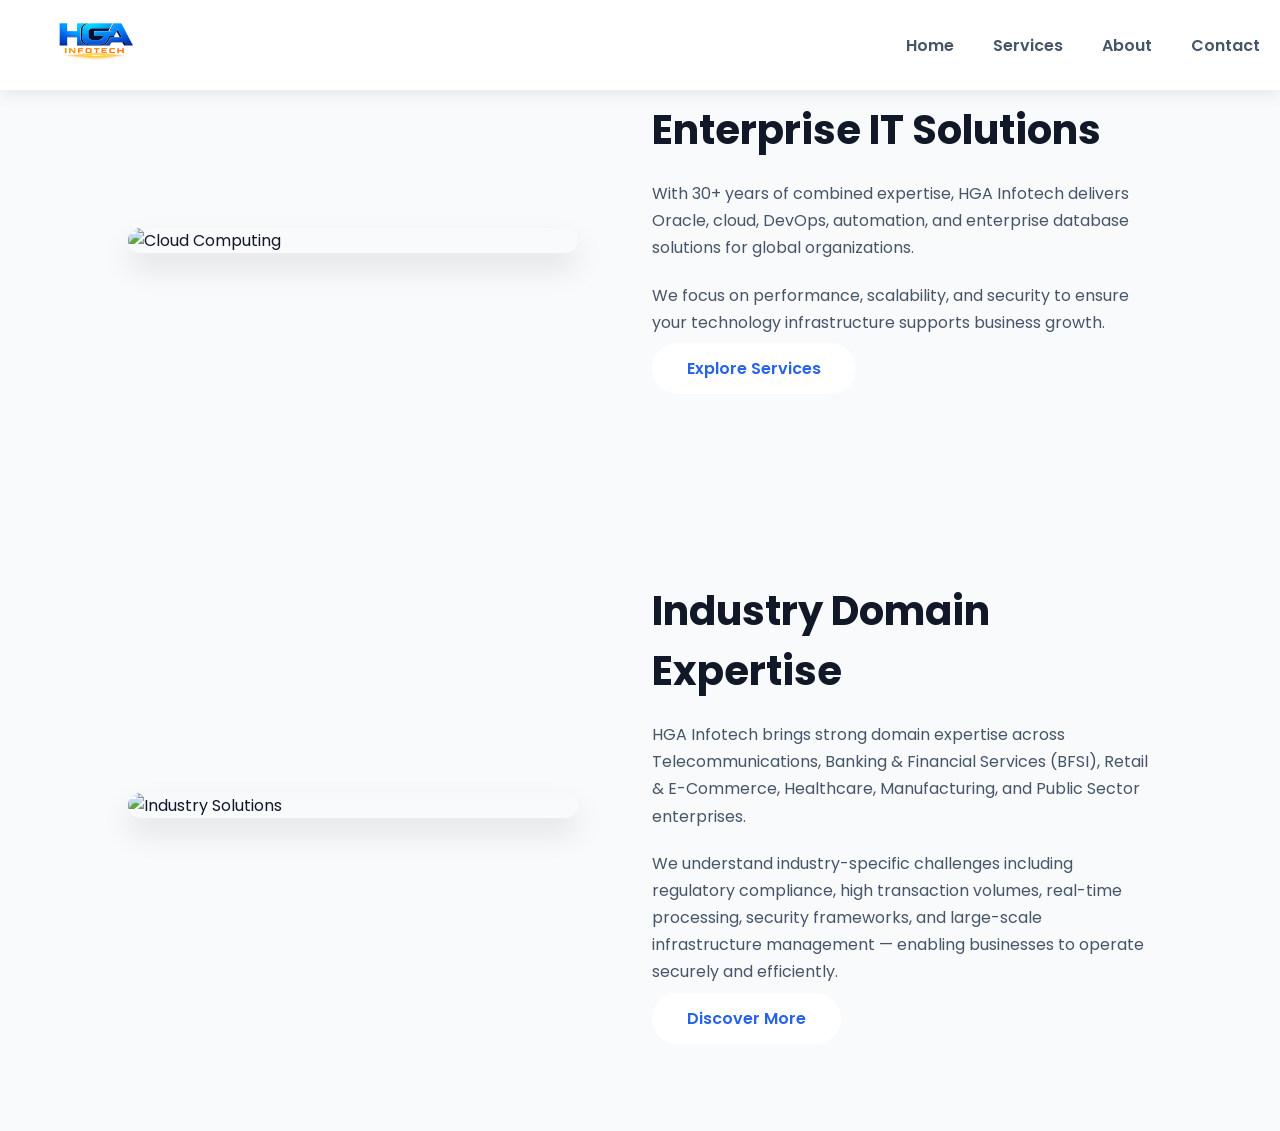
==== about.html @ c2582e8c "WEBSITE ADDED PAGES" ====
<!DOCTYPE html>
<html lang="en">
<head>
<meta charset="UTF-8">
<meta name="viewport" content="width=device-width, initial-scale=1.0">
<title>HGA Infotech | Digital Transformation</title>

<link href="https://fonts.googleapis.com/css2?family=Playfair+Display:wght@500;700&family=Poppins:wght@300;400;600&display=swap" rel="stylesheet">

<style>
*{
margin:0;
padding:0;
box-sizing:border-box;
}

body{
font-family:'Poppins', sans-serif;
background:#f8fafc;
color:#111827;
}

/* ===== HEADER ===== */
header{
position:fixed;
top:0;
width:100%;
height:90px;
padding:0 20px;
display:flex;
justify-content:space-between;
align-items:center;
background:white;
box-shadow:0 4px 15px rgba(0,0,0,0.08);
z-index:1000;
}

/* LOGO */
.logo img{
height:150px; /* Match Services page */
width:auto;
display:block;
}

/* NAVIGATION */
nav a{
color:#475569;
text-decoration:none;
margin-left:35px;
font-size:16px;
font-weight:600;
transition:0.3s;
}

nav a:hover{
color:#2563eb;
}


.btn{
padding:14px 35px;
background:white;
color:#2563eb;
text-decoration:none;
font-weight:600;
border-radius:30px;
transition:0.3s;
}

.btn:hover{
background:#e2e8f0;
}

.hero img{
width:450px;
border-radius:20px;
box-shadow:0 20px 40px rgba(0,0,0,0.2);
}

/* ===== PREVIEW SECTIONS ===== */
.preview{
padding:100px 10%;
display:flex;
align-items:center;
justify-content:space-between;
gap:60px;
flex-wrap:wrap;
}

.preview img{
width:450px;
border-radius:20px;
box-shadow:0 15px 30px rgba(0,0,0,0.1);
}

.preview-text{
max-width:500px;
}

.preview-text h2{
font-size:40px;
margin-bottom:20px;
color:#111827;
}

.preview-text p{
color:#475569;
line-height:1.7;
margin-bottom:20px;
}



/* ===== FOOTER ===== */
footer{
text-align:center;
padding:30px;
background:#0f172a;
font-size:14px;
color:#94a3b8;
}

footer a{
color:#60a5fa;
text-decoration:none;
}

/* ===== MOBILE ===== */
@media(max-width:900px){

header{
flex-direction:column;
padding:20px;
}

.logo img{
height:120px;
}

nav{
margin-top:15px;
}

.hero{
padding:350px 5% 80px 5%;
flex-direction:column;
text-align:center;
}

.hero img{
width:90%;
margin-top:40px;
}

.hero-text h1{
font-size:36px;
}
}
</style>
</head>

<body>

<header>
<div class="logo">
<img src="logo.png" alt="HGA Logo">
</div>

<nav>
<a href="index.html">Home</a>
<a href="services.html">Services</a>
<a href="about.html">About</a>
<a href="#contact">Contact</a>
</nav>
</header>



<!-- Enterprise IT Solutions Section -->
<section class="preview">
<img src="https://images.unsplash.com/photo-1451187580459-43490279c0fa" alt="Cloud Computing">
<div class="preview-text">
<h2>Enterprise IT Solutions</h2>
<p>
With 30+ years of combined expertise, HGA Infotech delivers Oracle,
cloud, DevOps, automation, and enterprise database solutions for
global organizations.
</p>

<p>
We focus on performance, scalability, and security to ensure your
technology infrastructure supports business growth.
</p>

<a href="services.html" class="btn">Explore Services</a>
</div>
</section>

<!-- Industry Domain Expertise Section -->
<section class="preview">
<img src="https://images.unsplash.com/photo-1460925895917-afdab827c52f" alt="Industry Solutions">
<div class="preview-text">
<h2>Industry Domain Expertise</h2>
<p>
HGA Infotech brings strong domain expertise across Telecommunications,
Banking & Financial Services (BFSI), Retail & E-Commerce, Healthcare,
Manufacturing, and Public Sector enterprises.
</p>

<p>
We understand industry-specific challenges including regulatory compliance,
high transaction volumes, real-time processing, security frameworks, and
large-scale infrastructure management — enabling businesses to operate
securely and efficiently.
</p>

<a href="services.html" class="btn">Discover More</a>
</div>
</section>

</a>
</p>
</section>

</body>
</html>
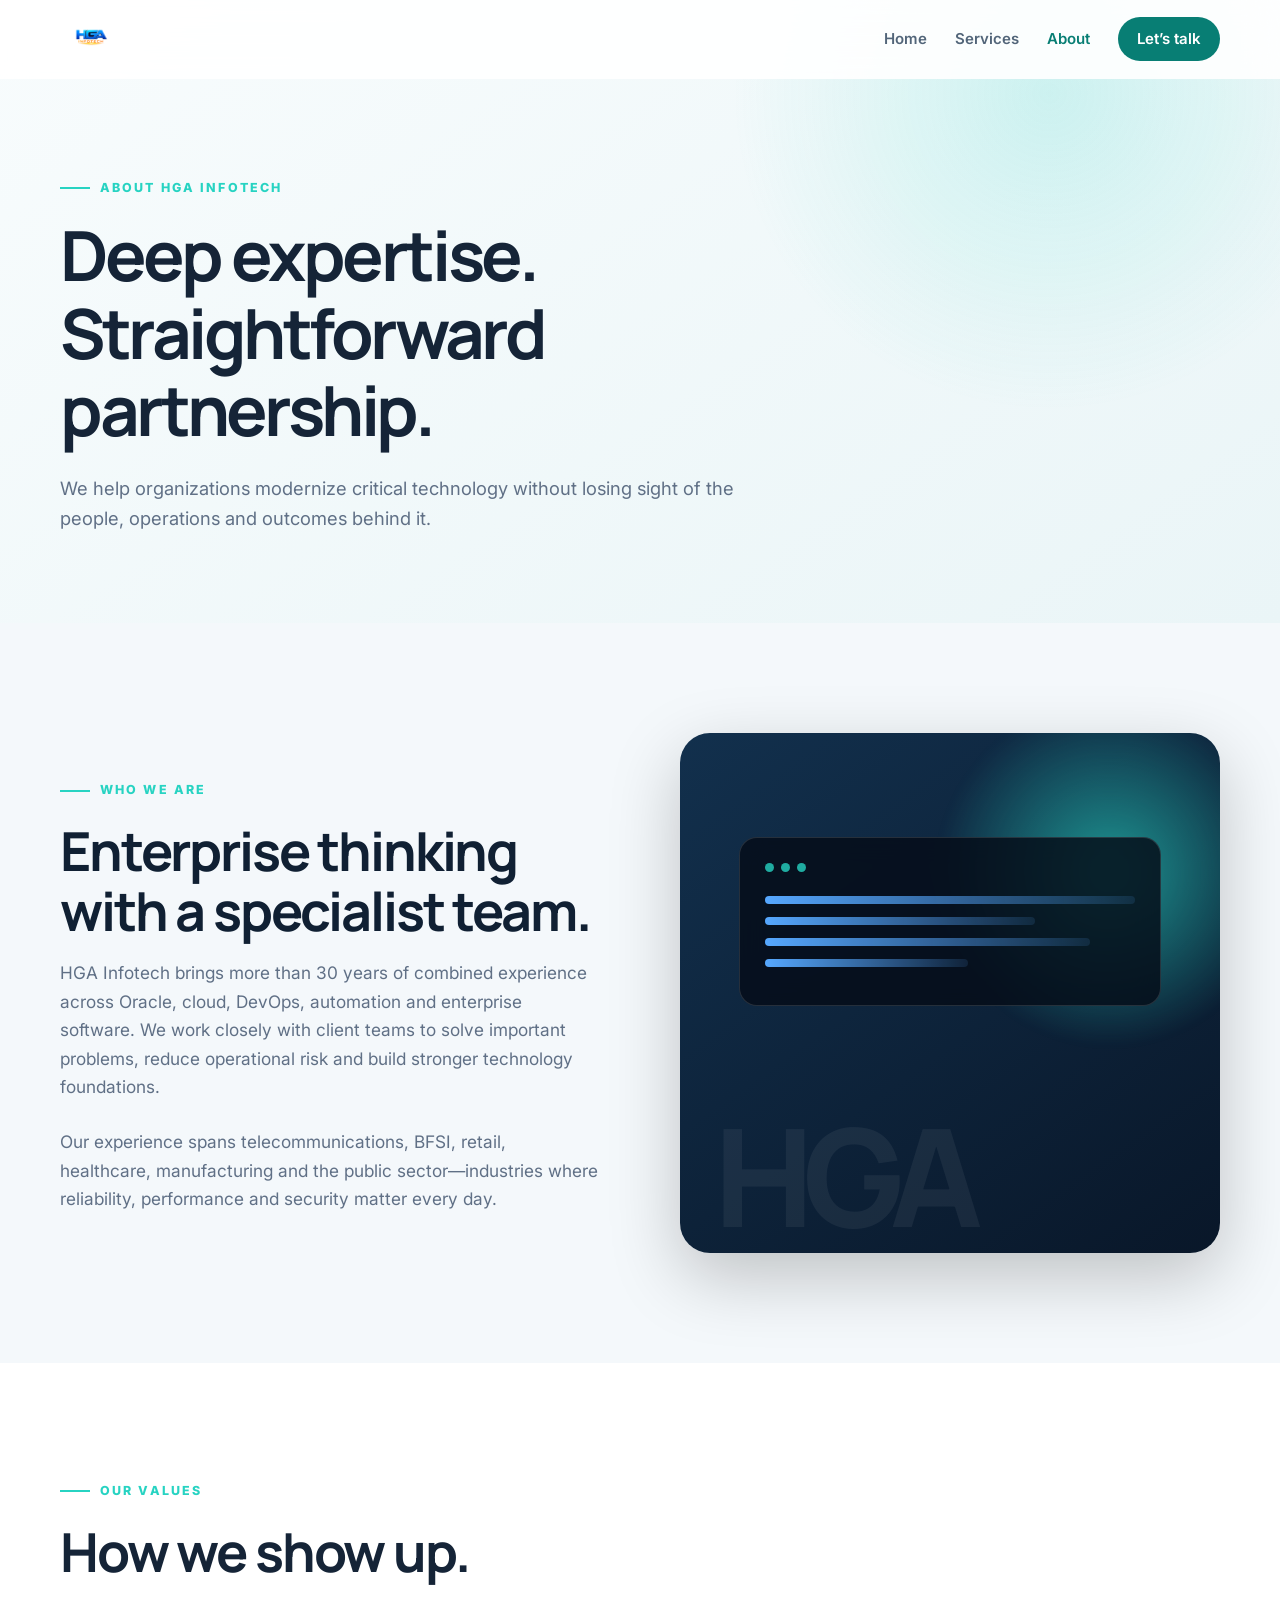
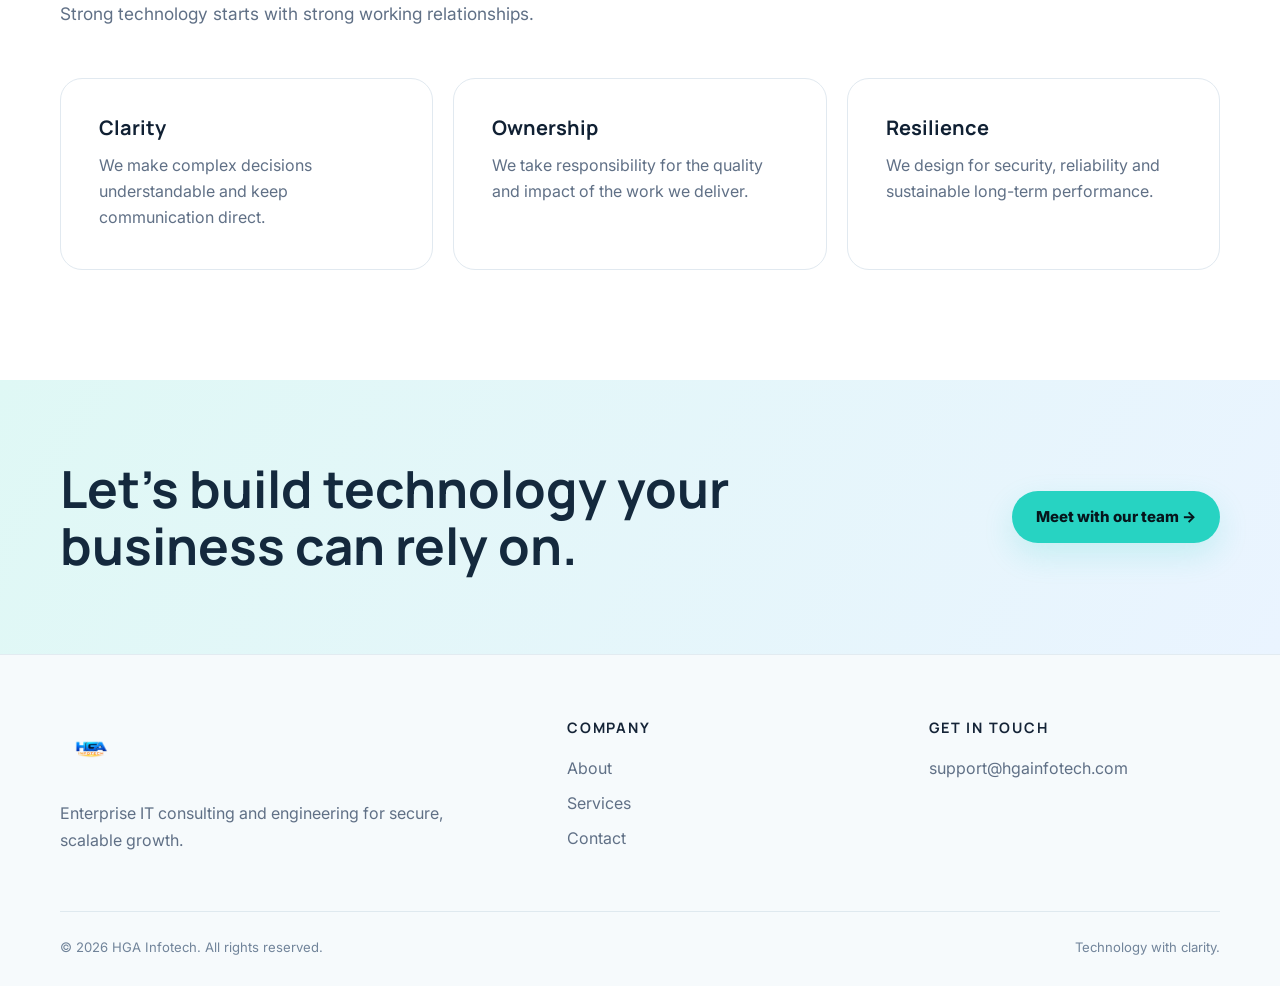
==== commit 78f1aa7c: "Professional light-theme website redesign" ====
--- a/about.html
+++ b/about.html
@@ -1,226 +1,12 @@
-<!DOCTYPE html>
-<html lang="en">
-<head>
-<meta charset="UTF-8">
-<meta name="viewport" content="width=device-width, initial-scale=1.0">
-<title>HGA Infotech | Digital Transformation</title>
-
-<link href="https://fonts.googleapis.com/css2?family=Playfair+Display:wght@500;700&family=Poppins:wght@300;400;600&display=swap" rel="stylesheet">
-
-<style>
-*{
-margin:0;
-padding:0;
-box-sizing:border-box;
-}
-
-body{
-font-family:'Poppins', sans-serif;
-background:#f8fafc;
-color:#111827;
-}
-
-/* ===== HEADER ===== */
-header{
-position:fixed;
-top:0;
-width:100%;
-height:90px;
-padding:0 20px;
-display:flex;
-justify-content:space-between;
-align-items:center;
-background:white;
-box-shadow:0 4px 15px rgba(0,0,0,0.08);
-z-index:1000;
-}
-
-/* LOGO */
-.logo img{
-height:150px; /* Match Services page */
-width:auto;
-display:block;
-}
-
-/* NAVIGATION */
-nav a{
-color:#475569;
-text-decoration:none;
-margin-left:35px;
-font-size:16px;
-font-weight:600;
-transition:0.3s;
-}
-
-nav a:hover{
-color:#2563eb;
-}
-
-
-.btn{
-padding:14px 35px;
-background:white;
-color:#2563eb;
-text-decoration:none;
-font-weight:600;
-border-radius:30px;
-transition:0.3s;
-}
-
-.btn:hover{
-background:#e2e8f0;
-}
-
-.hero img{
-width:450px;
-border-radius:20px;
-box-shadow:0 20px 40px rgba(0,0,0,0.2);
-}
-
-/* ===== PREVIEW SECTIONS ===== */
-.preview{
-padding:100px 10%;
-display:flex;
-align-items:center;
-justify-content:space-between;
-gap:60px;
-flex-wrap:wrap;
-}
-
-.preview img{
-width:450px;
-border-radius:20px;
-box-shadow:0 15px 30px rgba(0,0,0,0.1);
-}
-
-.preview-text{
-max-width:500px;
-}
-
-.preview-text h2{
-font-size:40px;
-margin-bottom:20px;
-color:#111827;
-}
-
-.preview-text p{
-color:#475569;
-line-height:1.7;
-margin-bottom:20px;
-}
-
-
-
-/* ===== FOOTER ===== */
-footer{
-text-align:center;
-padding:30px;
-background:#0f172a;
-font-size:14px;
-color:#94a3b8;
-}
-
-footer a{
-color:#60a5fa;
-text-decoration:none;
-}
-
-/* ===== MOBILE ===== */
-@media(max-width:900px){
-
-header{
-flex-direction:column;
-padding:20px;
-}
-
-.logo img{
-height:120px;
-}
-
-nav{
-margin-top:15px;
-}
-
-.hero{
-padding:350px 5% 80px 5%;
-flex-direction:column;
-text-align:center;
-}
-
-.hero img{
-width:90%;
-margin-top:40px;
-}
-
-.hero-text h1{
-font-size:36px;
-}
-}
-</style>
-</head>
-
-<body>
-
-<header>
-<div class="logo">
-<img src="logo.png" alt="HGA Logo">
-</div>
-
-<nav>
-<a href="index.html">Home</a>
-<a href="services.html">Services</a>
-<a href="about.html">About</a>
-<a href="#contact">Contact</a>
-</nav>
-</header>
-
-
-
-<!-- Enterprise IT Solutions Section -->
-<section class="preview">
-<img src="https://images.unsplash.com/photo-1451187580459-43490279c0fa" alt="Cloud Computing">
-<div class="preview-text">
-<h2>Enterprise IT Solutions</h2>
-<p>
-With 30+ years of combined expertise, HGA Infotech delivers Oracle,
-cloud, DevOps, automation, and enterprise database solutions for
-global organizations.
-</p>
-
-<p>
-We focus on performance, scalability, and security to ensure your
-technology infrastructure supports business growth.
-</p>
-
-<a href="services.html" class="btn">Explore Services</a>
-</div>
-</section>
-
-<!-- Industry Domain Expertise Section -->
-<section class="preview">
-<img src="https://images.unsplash.com/photo-1460925895917-afdab827c52f" alt="Industry Solutions">
-<div class="preview-text">
-<h2>Industry Domain Expertise</h2>
-<p>
-HGA Infotech brings strong domain expertise across Telecommunications,
-Banking & Financial Services (BFSI), Retail & E-Commerce, Healthcare,
-Manufacturing, and Public Sector enterprises.
-</p>
-
-<p>
-We understand industry-specific challenges including regulatory compliance,
-high transaction volumes, real-time processing, security frameworks, and
-large-scale infrastructure management — enabling businesses to operate
-securely and efficiently.
-</p>
-
-<a href="services.html" class="btn">Discover More</a>
-</div>
-</section>
-
-</a>
-</p>
-</section>
-
-</body>
-</html>+<!doctype html><html lang="en"><head>
+  <meta charset="utf-8"><meta name="viewport" content="width=device-width,initial-scale=1"><meta name="description" content="Learn about HGA Infotech, an enterprise technology partner focused on dependable delivery, deep expertise and lasting client relationships.">
+  <title>About | HGA Infotech</title><link rel="preconnect" href="https://fonts.googleapis.com"><link rel="preconnect" href="https://fonts.gstatic.com" crossorigin><link href="https://fonts.googleapis.com/css2?family=Inter:wght@400;500;600;700&family=Manrope:wght@600;700;800&display=swap" rel="stylesheet"><link rel="stylesheet" href="styles.css">
+</head><body>
+  <header class="site-header"><div class="container nav-wrap"><a class="brand" href="index.html"><img src="logo.png" alt="HGA Infotech"></a><button class="menu-toggle" aria-label="Open navigation" aria-expanded="false"><span></span><span></span><span></span></button><nav class="nav-links"><a href="index.html">Home</a><a href="services.html">Services</a><a class="active" href="about.html">About</a><a class="nav-cta" href="contact.html">Let’s talk</a></nav></div></header>
+  <main><section class="page-hero"><div class="container"><span class="eyebrow">About HGA Infotech</span><h1>Deep expertise. Straightforward partnership.</h1><p>We help organizations modernize critical technology without losing sight of the people, operations and outcomes behind it.</p></div></section>
+    <section class="section section-light"><div class="container split"><div><span class="eyebrow">Who we are</span><h2>Enterprise thinking with a specialist team.</h2><p class="lead">HGA Infotech brings more than 30 years of combined experience across Oracle, cloud, DevOps, automation and enterprise software. We work closely with client teams to solve important problems, reduce operational risk and build stronger technology foundations.</p><br><p class="lead">Our experience spans telecommunications, BFSI, retail, healthcare, manufacturing and the public sector—industries where reliability, performance and security matter every day.</p></div><div class="visual-panel" aria-hidden="true"><div class="code-window"><div class="window-dots"><i></i><i></i><i></i></div><div class="code-line"></div><div class="code-line"></div><div class="code-line"></div><div class="code-line"></div></div></div></div></section>
+    <section class="section section-dark"><div class="container"><div class="section-head"><div><span class="eyebrow">Our values</span><h2>How we show up.</h2><p class="lead">Strong technology starts with strong working relationships.</p></div></div><div class="values-grid"><article class="content-card"><h3>Clarity</h3><p>We make complex decisions understandable and keep communication direct.</p></article><article class="content-card"><h3>Ownership</h3><p>We take responsibility for the quality and impact of the work we deliver.</p></article><article class="content-card"><h3>Resilience</h3><p>We design for security, reliability and sustainable long-term performance.</p></article></div></div></section>
+    <section class="cta"><div class="container cta-inner"><h2>Let’s build technology your business can rely on.</h2><a class="btn btn-primary" href="contact.html">Meet with our team →</a></div></section>
+  </main>
+  <footer class="site-footer"><div class="container"><div class="footer-grid"><div class="footer-brand"><a class="brand" href="index.html"><img src="logo.png" alt="HGA Infotech"></a><p>Enterprise IT consulting and engineering for secure, scalable growth.</p></div><div class="footer-col"><h3>Company</h3><a href="about.html">About</a><a href="services.html">Services</a><a href="contact.html">Contact</a></div><div class="footer-col"><h3>Get in touch</h3><a href="mailto:support@hgainfotech.com">support@hgainfotech.com</a></div></div><div class="footer-bottom"><span>© 2026 HGA Infotech. All rights reserved.</span><span>Technology with clarity.</span></div></div></footer><script src="script.js"></script>
+</body></html>
--- a/styles.css
+++ b/styles.css
@@ -0,0 +1,247 @@
+:root {
+  --bg: #07111f;
+  --bg-soft: #0d1b2e;
+  --surface: #10233a;
+  --surface-light: #f4f8fb;
+  --text: #eef7ff;
+  --text-dark: #102033;
+  --muted: #9fb3c8;
+  --muted-dark: #607086;
+  --primary: #27d3c2;
+  --primary-dark: #0aa394;
+  --accent: #56a8ff;
+  --border: rgba(255, 255, 255, 0.11);
+  --shadow: 0 24px 70px rgba(0, 0, 0, 0.22);
+  --radius: 22px;
+  --container: min(1160px, calc(100% - 40px));
+}
+
+* { box-sizing: border-box; margin: 0; padding: 0; }
+html { scroll-behavior: smooth; }
+body {
+  font-family: "Inter", system-ui, sans-serif;
+  color: var(--text);
+  background: var(--bg);
+  line-height: 1.65;
+  overflow-x: hidden;
+}
+img { display: block; max-width: 100%; }
+a { color: inherit; }
+button { font: inherit; }
+.container { width: var(--container); margin-inline: auto; }
+
+.site-header {
+  position: fixed;
+  inset: 0 0 auto;
+  z-index: 1000;
+  background: rgba(7, 17, 31, 0.8);
+  border-bottom: 1px solid transparent;
+  backdrop-filter: blur(16px);
+  transition: .3s ease;
+}
+.site-header.scrolled { border-color: var(--border); box-shadow: 0 10px 30px rgba(0,0,0,.18); }
+.nav-wrap { min-height: 78px; display: flex; align-items: center; justify-content: space-between; gap: 28px; }
+.brand { display: flex; align-items: center; text-decoration: none; min-width: max-content; }
+.brand img { width: 142px; height: 62px; object-fit: contain; object-position: left center; }
+.nav-links { display: flex; align-items: center; gap: 28px; }
+.nav-links > a { color: #c4d2e0; text-decoration: none; font-size: .94rem; font-weight: 600; transition: .2s; }
+.nav-links > a:hover, .nav-links > a.active { color: white; }
+.nav-links .nav-cta { color: #06151c; background: var(--primary); padding: 10px 19px; border-radius: 999px; }
+.nav-links .nav-cta:hover { color: #06151c; background: #6ae6da; transform: translateY(-1px); }
+.menu-toggle { display: none; color: white; background: transparent; border: 0; width: 42px; height: 42px; cursor: pointer; }
+.menu-toggle span { display: block; width: 24px; height: 2px; background: currentColor; margin: 5px auto; transition: .25s; }
+
+.hero { position: relative; min-height: 760px; display: grid; align-items: center; padding: 150px 0 90px; isolation: isolate; }
+.hero::before { content: ""; position: absolute; inset: 0; z-index: -2; background: linear-gradient(90deg, rgba(4,12,24,.98) 3%, rgba(4,12,24,.83) 47%, rgba(4,12,24,.3)), url("MAINSCREEN.png") center/cover; }
+.hero::after { content: ""; position: absolute; inset: auto 0 0; height: 180px; z-index: -1; background: linear-gradient(transparent, var(--bg)); }
+.hero-content { max-width: 760px; }
+.eyebrow { display: inline-flex; align-items: center; gap: 10px; color: var(--primary); text-transform: uppercase; letter-spacing: .17em; font-size: .78rem; font-weight: 800; margin-bottom: 20px; }
+.eyebrow::before { content: ""; width: 30px; height: 2px; background: var(--primary); }
+h1, h2, h3 { font-family: "Manrope", sans-serif; line-height: 1.12; }
+.hero h1 { font-size: clamp(3rem, 6.3vw, 5.8rem); letter-spacing: -.055em; max-width: 900px; }
+.hero h1 span { color: var(--primary); }
+.hero-copy { max-width: 650px; color: #c4d2e0; font-size: clamp(1.05rem, 2vw, 1.22rem); margin: 25px 0 34px; }
+.actions { display: flex; flex-wrap: wrap; gap: 14px; }
+.btn { display: inline-flex; justify-content: center; align-items: center; gap: 9px; min-height: 52px; padding: 0 24px; border-radius: 999px; text-decoration: none; font-weight: 800; font-size: .94rem; transition: .25s ease; }
+.btn-primary { color: #06151c; background: var(--primary); box-shadow: 0 12px 30px rgba(39,211,194,.18); }
+.btn-primary:hover { background: #6ae6da; transform: translateY(-2px); }
+.btn-secondary { color: white; border: 1px solid rgba(255,255,255,.25); background: rgba(255,255,255,.06); }
+.btn-secondary:hover { border-color: white; background: rgba(255,255,255,.11); transform: translateY(-2px); }
+
+.trust-bar { position: relative; z-index: 2; margin-top: -40px; }
+.trust-grid { display: grid; grid-template-columns: repeat(4, 1fr); background: rgba(16,35,58,.96); border: 1px solid var(--border); border-radius: var(--radius); box-shadow: var(--shadow); overflow: hidden; }
+.stat { padding: 26px 28px; border-right: 1px solid var(--border); }
+.stat:last-child { border: 0; }
+.stat strong { display: block; font-family: "Manrope"; font-size: 1.65rem; color: white; }
+.stat span { color: var(--muted); font-size: .85rem; }
+
+.section { padding: 110px 0; }
+.section-light { color: var(--text-dark); background: var(--surface-light); }
+.section-head { display: flex; align-items: end; justify-content: space-between; gap: 40px; margin-bottom: 50px; }
+.section-head > div { max-width: 700px; }
+.section h2 { font-size: clamp(2.2rem, 4.2vw, 3.6rem); letter-spacing: -.04em; margin-bottom: 18px; }
+.lead { color: var(--muted-dark); font-size: 1.08rem; max-width: 700px; }
+.section-dark .lead { color: var(--muted); }
+.text-link { color: var(--primary-dark); font-weight: 800; text-decoration: none; white-space: nowrap; }
+.text-link:hover { text-decoration: underline; }
+
+.services-grid { display: grid; grid-template-columns: repeat(3, 1fr); gap: 20px; }
+.service-card { position: relative; min-height: 280px; padding: 32px; color: var(--text-dark); background: white; border: 1px solid #e1e9f0; border-radius: var(--radius); transition: .3s ease; overflow: hidden; }
+.service-card::after { content: ""; position: absolute; right: -35px; bottom: -35px; width: 105px; height: 105px; border-radius: 50%; background: rgba(39,211,194,.09); transition: .3s; }
+.service-card:hover { transform: translateY(-7px); box-shadow: 0 24px 55px rgba(22,50,75,.11); border-color: rgba(10,163,148,.35); }
+.service-card:hover::after { transform: scale(1.35); }
+.icon-box { display: grid; place-items: center; width: 48px; height: 48px; color: #057d72; background: #dff9f6; border-radius: 13px; font-family: "Manrope"; font-weight: 800; margin-bottom: 42px; }
+.service-card h3 { font-size: 1.22rem; margin-bottom: 12px; }
+.service-card p { color: var(--muted-dark); font-size: .94rem; }
+
+.split { display: grid; grid-template-columns: 1fr 1fr; gap: 80px; align-items: center; }
+.visual-panel { position: relative; min-height: 520px; border-radius: 30px; overflow: hidden; background: linear-gradient(145deg, #12304d, #091729); box-shadow: var(--shadow); }
+.visual-panel::before { content: ""; position: absolute; width: 360px; height: 360px; border-radius: 50%; right: -70px; top: -40px; background: radial-gradient(circle, rgba(39,211,194,.65), transparent 68%); filter: blur(4px); }
+.visual-panel::after { content: "HGA"; position: absolute; left: 34px; bottom: 10px; font: 800 8.5rem/1 "Manrope"; letter-spacing: -.08em; color: rgba(255,255,255,.06); }
+.code-window { position: absolute; width: 78%; left: 11%; top: 20%; padding: 25px; background: rgba(5,13,25,.83); border: 1px solid rgba(255,255,255,.13); border-radius: 18px; backdrop-filter: blur(12px); }
+.window-dots { display: flex; gap: 7px; margin-bottom: 24px; }
+.window-dots i { width: 9px; height: 9px; border-radius: 50%; background: var(--primary); opacity: .8; }
+.code-line { height: 8px; border-radius: 10px; margin: 13px 0; background: linear-gradient(90deg, var(--accent), rgba(86,168,255,.12)); }
+.code-line:nth-child(3) { width: 73%; }.code-line:nth-child(4) { width: 88%; }.code-line:nth-child(5) { width: 55%; }.code-line:nth-child(6) { width: 78%; }
+.check-list { list-style: none; margin: 30px 0 36px; }
+.check-list li { position: relative; padding: 11px 0 11px 34px; color: #cad7e4; border-bottom: 1px solid var(--border); }
+.check-list li::before { content: "✓"; position: absolute; left: 0; color: var(--primary); font-weight: 900; }
+
+.page-hero { padding: 170px 0 90px; background: radial-gradient(circle at 82% 15%, rgba(39,211,194,.14), transparent 26%), linear-gradient(145deg,#07111f,#0c2035); }
+.page-hero .eyebrow { margin-bottom: 18px; }
+.page-hero h1 { max-width: 850px; font-size: clamp(2.8rem, 5.4vw, 5rem); letter-spacing: -.05em; }
+.page-hero p { max-width: 720px; color: var(--muted); font-size: 1.15rem; margin-top: 24px; }
+.process-grid { display: grid; grid-template-columns: repeat(4, 1fr); gap: 18px; counter-reset: process; }
+.process-item { counter-increment: process; padding: 28px; border: 1px solid var(--border); border-radius: 18px; background: rgba(255,255,255,.035); }
+.process-item::before { content: "0" counter(process); display: block; color: var(--primary); font-family: "Manrope"; font-weight: 800; margin-bottom: 35px; }
+.process-item h3 { margin-bottom: 12px; }.process-item p { color: var(--muted); font-size: .92rem; }
+.content-card { padding: 38px; color: var(--text-dark); background: white; border: 1px solid #e1e9f0; border-radius: var(--radius); }
+.content-card h3 { margin-bottom: 12px; font-size: 1.25rem; }.content-card p { color: var(--muted-dark); }
+.values-grid { display: grid; grid-template-columns: repeat(3,1fr); gap: 20px; margin-top: 45px; }
+
+.contact-layout { display: grid; grid-template-columns: .85fr 1.15fr; gap: 60px; align-items: start; }
+.contact-list { list-style: none; margin-top: 35px; }
+.contact-list li { padding: 18px 0; border-bottom: 1px solid var(--border); color: var(--muted); }
+.contact-list strong { display: block; color: white; margin-bottom: 4px; }
+.contact-list a { color: var(--primary); text-decoration: none; }
+.contact-form { display: grid; grid-template-columns: 1fr 1fr; gap: 20px; padding: 38px; color: var(--text-dark); background: white; border-radius: var(--radius); box-shadow: var(--shadow); }
+.field { display: grid; gap: 7px; }.field.full { grid-column: 1 / -1; }
+.field label { font-size: .85rem; font-weight: 800; }
+.field input, .field textarea, .field select { width: 100%; padding: 14px 15px; border: 1px solid #ced9e4; border-radius: 10px; background: #f8fafc; font: inherit; color: var(--text-dark); outline: none; }
+.field input:focus, .field textarea:focus, .field select:focus { border-color: var(--primary-dark); box-shadow: 0 0 0 3px rgba(10,163,148,.1); }
+.field textarea { min-height: 130px; resize: vertical; }
+.form-note { grid-column: 1/-1; color: var(--muted-dark); font-size: .8rem; }
+
+.cta { padding: 80px 0; background: linear-gradient(125deg, #133150, #0b4c54); }
+.cta-inner { display: flex; align-items: center; justify-content: space-between; gap: 35px; }
+.cta h2 { font-size: clamp(2rem, 4vw, 3.3rem); max-width: 700px; margin: 0; }
+.site-footer { padding: 65px 0 28px; background: #040b14; }
+.footer-grid { display: grid; grid-template-columns: 1.5fr 1fr 1fr; gap: 70px; padding-bottom: 50px; }
+.footer-brand p { max-width: 420px; color: var(--muted); margin-top: 18px; }
+.footer-col h3 { font-size: .9rem; text-transform: uppercase; letter-spacing: .12em; color: white; margin-bottom: 18px; }
+.footer-col a { display: block; width: fit-content; color: var(--muted); text-decoration: none; margin: 9px 0; }
+.footer-col a:hover { color: var(--primary); }
+.footer-bottom { display: flex; justify-content: space-between; gap: 20px; padding-top: 25px; border-top: 1px solid var(--border); color: #71849a; font-size: .82rem; }
+
+@media (max-width: 920px) {
+  .menu-toggle { display: block; }
+  .nav-links { position: absolute; top: 78px; left: 20px; right: 20px; display: none; flex-direction: column; align-items: stretch; gap: 0; padding: 15px; background: #0c1b2d; border: 1px solid var(--border); border-radius: 16px; box-shadow: var(--shadow); }
+  .nav-links.open { display: flex; }
+  .nav-links > a { padding: 13px 12px; }
+  .nav-links .nav-cta { margin-top: 7px; text-align: center; }
+  .services-grid, .values-grid { grid-template-columns: repeat(2,1fr); }
+  .split, .contact-layout { grid-template-columns: 1fr; gap: 45px; }
+  .process-grid { grid-template-columns: repeat(2,1fr); }
+  .trust-grid { grid-template-columns: repeat(2,1fr); }
+  .stat:nth-child(2) { border-right: 0; }.stat:nth-child(-n+2) { border-bottom: 1px solid var(--border); }
+  .footer-grid { grid-template-columns: 1fr 1fr; }.footer-brand { grid-column: 1/-1; }
+}
+
+@media (max-width: 620px) {
+  :root { --container: min(100% - 30px, 1160px); }
+  .brand img { width: 124px; }
+  .hero { min-height: 700px; padding-top: 130px; }
+  .hero h1 { font-size: 3.1rem; }
+  .section { padding: 78px 0; }
+  .section-head { display: block; }.section-head .text-link { display: inline-block; margin-top: 18px; }
+  .services-grid, .values-grid, .process-grid { grid-template-columns: 1fr; }
+  .service-card { min-height: 250px; }.icon-box { margin-bottom: 30px; }
+  .visual-panel { min-height: 390px; }
+  .trust-grid { grid-template-columns: 1fr 1fr; }.stat { padding: 20px 18px; }
+  .stat strong { font-size: 1.35rem; }
+  .contact-form { grid-template-columns: 1fr; padding: 25px; }.field.full { grid-column: auto; }
+  .cta-inner { display: block; }.cta .btn { margin-top: 25px; }
+  .footer-grid { grid-template-columns: 1fr; gap: 35px; }.footer-brand { grid-column: auto; }
+  .footer-bottom { flex-direction: column; }
+}
+
+/* Light brand theme */
+body { color: #152437; background: #ffffff; }
+.site-header { background: rgba(255,255,255,.9); }
+.site-header.scrolled { border-color: #e5edf3; box-shadow: 0 8px 28px rgba(18,48,75,.08); }
+.nav-links > a { color: #526579; }
+.nav-links > a:hover, .nav-links > a.active { color: #087e74; }
+.nav-links .nav-cta, .nav-links .nav-cta:hover { color: white; background: #087e74; }
+.menu-toggle { color: #152437; }
+.hero { color: #152437; background: #f6fbfc; }
+.hero::before { background: radial-gradient(circle at 84% 32%, rgba(39,211,194,.17), transparent 23%), radial-gradient(circle at 72% 65%, rgba(86,168,255,.14), transparent 27%), linear-gradient(135deg,#fff,#f2fafb); opacity: 1; }
+.hero::after { background: linear-gradient(transparent, #f6fbfc); }
+.hero h1 { max-width: 790px; }
+.hero-copy { color: #526579; max-width: 610px; }
+.btn-secondary { color: #17324a; border-color: #cbd9e4; background: rgba(255,255,255,.78); }
+.btn-secondary:hover { color: #087e74; border-color: #087e74; background: white; }
+.trust-grid { background: white; border-color: #e1ebf2; box-shadow: 0 20px 55px rgba(22,50,75,.1); }
+.stat { border-color: #e1ebf2; }.stat strong { color: #14293d; }.stat span { color: #66788b; }
+.section-dark { color: #152437; background: #ffffff; }
+.section-dark .lead { color: #607086; }
+.section-dark .check-list li { color: #526579; border-color: #e2ebf1; }
+.process-item { background: #f6fafc; border-color: #dde8ef; }
+.process-item p { color: #607086; }
+.page-hero { color: #152437; background: radial-gradient(circle at 82% 15%, rgba(39,211,194,.18), transparent 27%), linear-gradient(145deg,#f8fcfd,#eaf5f7); }
+.page-hero p { color: #607086; }
+.contact-list li { color: #607086; border-color: #dfe9ef; }
+.contact-list strong { color: #152437; }.contact-list a { color: #087e74; }
+.contact-form { border: 1px solid #dfe9ef; box-shadow: 0 24px 65px rgba(22,50,75,.11); }
+.form-alert { color: #087e74; font-weight: 700; }
+.cta { color: #14293d; background: linear-gradient(120deg, #dff8f5, #eaf4ff); }
+.site-footer { color: #152437; background: #f6fafc; border-top: 1px solid #e2ebf1; }
+.footer-brand p, .footer-col a { color: #607086; }
+.footer-col h3 { color: #152437; }
+.footer-bottom { color: #71849a; border-color: #dfe9ef; }
+.hero-layout { display: grid; grid-template-columns: 1.08fr .92fr; align-items: center; gap: 70px; }
+.hero-showcase { position: relative; min-height: 470px; }
+.showcase-orbit { position: absolute; border: 1px solid rgba(8,126,116,.18); border-radius: 50%; }
+.orbit-one { width: 430px; height: 430px; inset: 20px auto auto 20px; }
+.orbit-two { width: 320px; height: 320px; inset: 75px auto auto 75px; border-style: dashed; }
+.showcase-card { position: absolute; border: 1px solid rgba(255,255,255,.35); box-shadow: 0 30px 80px rgba(19,71,92,.18); }
+.showcase-main { inset: 82px 20px auto 58px; min-height: 295px; padding: 36px; color: white; border-radius: 28px; background: linear-gradient(145deg,#0b8f84,#12689b); transform: rotate(-2deg); }
+.showcase-main > span { display: block; font-size: .77rem; letter-spacing: .13em; text-transform: uppercase; opacity: .78; }
+.showcase-main strong { display: block; margin-top: 26px; font: 800 2.25rem/1.15 "Manrope"; letter-spacing: -.04em; }
+.showcase-bars { display: flex; align-items: end; gap: 10px; height: 70px; margin-top: 24px; }
+.showcase-bars i { flex: 1; height: 38%; border-radius: 7px 7px 2px 2px; background: rgba(255,255,255,.28); }
+.showcase-bars i:nth-child(2) { height: 60%; }.showcase-bars i:nth-child(3) { height: 78%; }.showcase-bars i:nth-child(4) { height: 100%; background: #6ff1e4; }
+.showcase-float { right: -15px; top: 28px; width: 160px; padding: 20px; color: #14293d; border-radius: 18px; background: white; transform: rotate(3deg); }
+.showcase-float b { display: block; color: #087e74; font: 800 1.65rem "Manrope"; }.showcase-float span { display: block; margin-top: 2px; color: #687b8d; font-size: .72rem; }
+.showcase-pill { position: absolute; left: 6px; bottom: 45px; padding: 12px 18px; border-radius: 999px; color: #075c55; background: #d9f8f4; box-shadow: 0 15px 35px rgba(19,71,92,.13); font-size: .83rem; font-weight: 800; }
+.expertise-strip { padding: 50px 0; background: white; border-bottom: 1px solid #e5edf3; }
+.expertise-strip p { color: #778899; text-align: center; font-size: .78rem; text-transform: uppercase; letter-spacing: .14em; font-weight: 700; }
+.expertise-list { display: flex; justify-content: space-between; flex-wrap: wrap; gap: 22px; margin-top: 26px; }
+.expertise-list span { color: #7b8c9c; font: 800 .95rem "Manrope"; letter-spacing: .08em; }
+.industries-section { color: #152437; background: #f5f9fc; }
+.industry-grid { display: grid; grid-template-columns: repeat(3,1fr); border: 1px solid #dfe9ef; border-radius: 22px; overflow: hidden; background: white; }
+.industry-grid article { min-height: 155px; padding: 30px; border-right: 1px solid #dfe9ef; border-bottom: 1px solid #dfe9ef; transition: .25s; }
+.industry-grid article:nth-child(3n) { border-right: 0; }.industry-grid article:nth-child(n+4) { border-bottom: 0; }
+.industry-grid article:hover { background: #eaf9f7; }
+.industry-grid span { color: #0a9a8d; font-size: .75rem; font-weight: 800; }.industry-grid h3 { margin-top: 28px; font-size: 1.08rem; }
+
+@media (max-width: 920px) {
+  .nav-links { background: white; border-color: #dfe8ef; }
+  .hero-layout { grid-template-columns: 1fr; }.hero-showcase { display: none; }
+  .industry-grid { grid-template-columns: repeat(2,1fr); }.industry-grid article, .industry-grid article:nth-child(3n) { border-right: 1px solid #dfe9ef; border-bottom: 1px solid #dfe9ef; }.industry-grid article:nth-child(2n) { border-right: 0; }.industry-grid article:nth-child(n+5) { border-bottom: 0; }
+}
+
+@media (max-width: 720px) {
+  .hero::before { background: linear-gradient(145deg,#fff,#eef9fa); }
+  .expertise-list { justify-content: center; }
+  .industry-grid { grid-template-columns: 1fr; }.industry-grid article, .industry-grid article:nth-child(2n), .industry-grid article:nth-child(3n), .industry-grid article:nth-child(n+5) { border-right: 0; border-bottom: 1px solid #dfe9ef; }.industry-grid article:last-child { border-bottom: 0; }
+}
